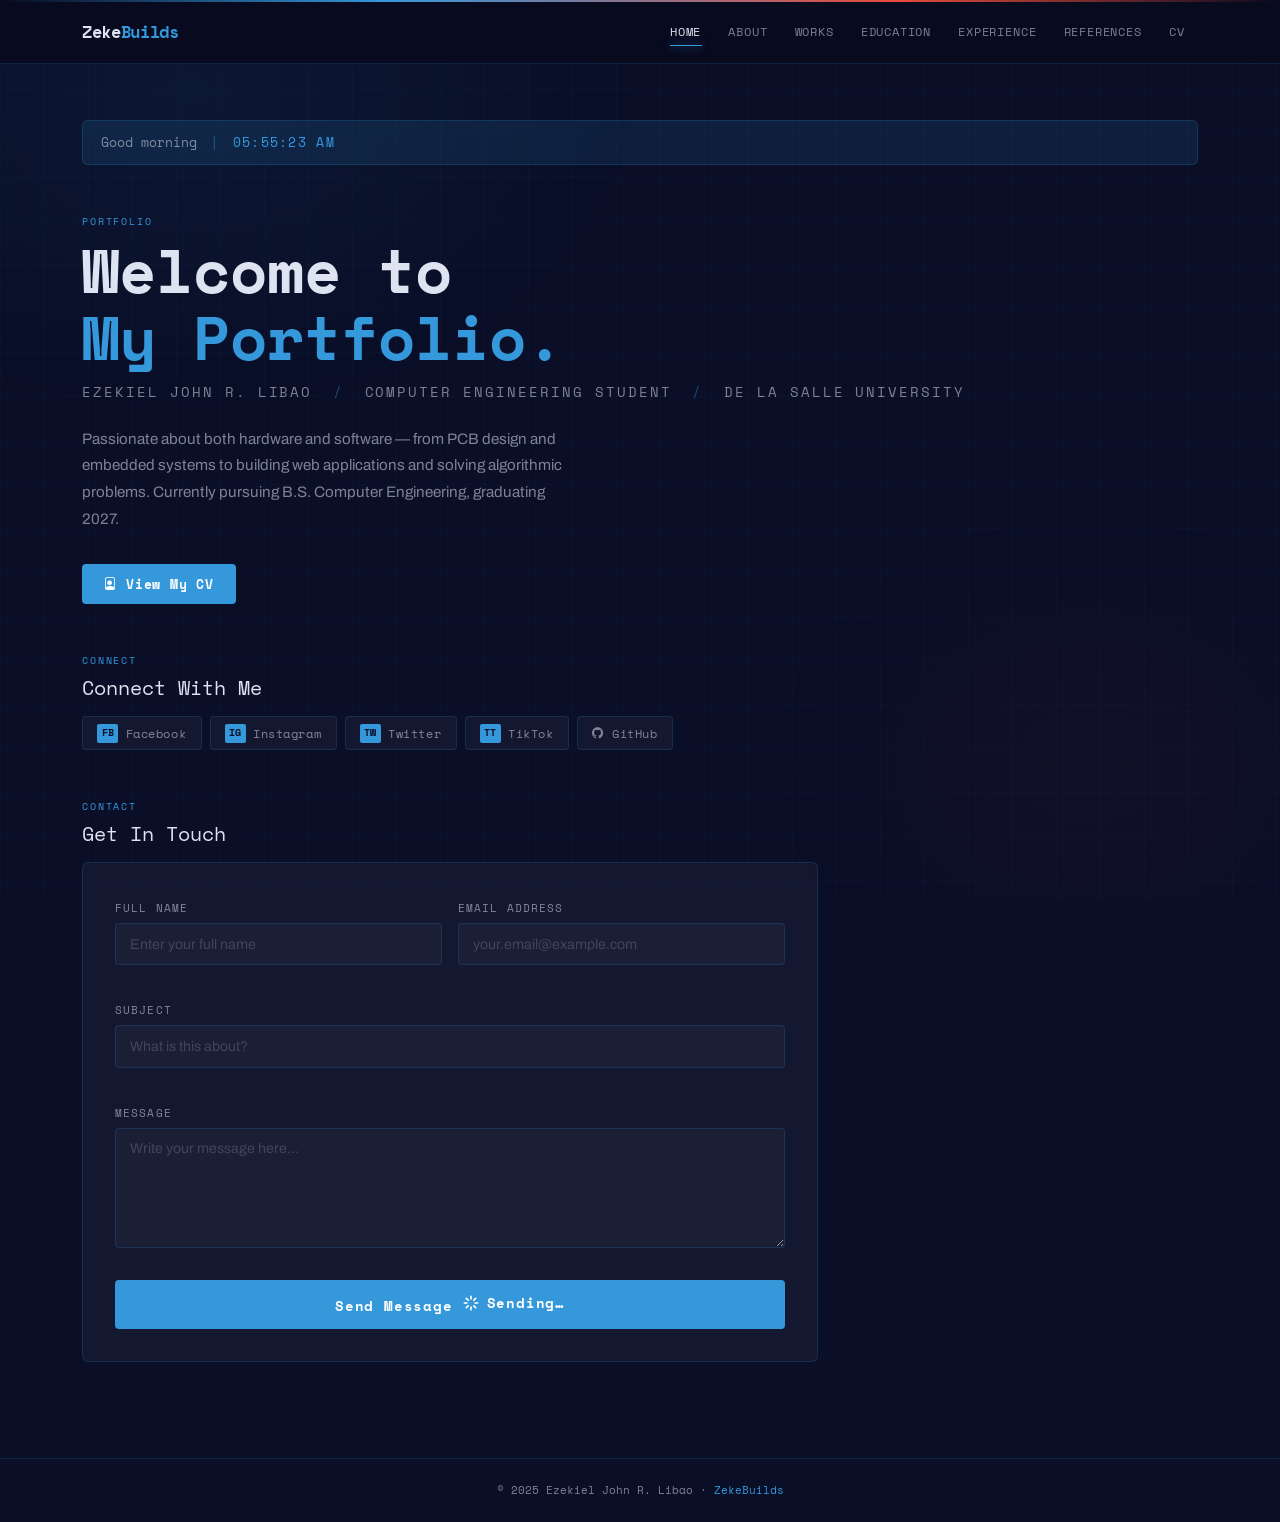
==== index.html @ 638de4a2 "Initial Commit" ====
<!DOCTYPE html>
<html lang="en" data-bs-theme="dark">
<head>
  <meta charset="UTF-8">
  <meta name="viewport" content="width=device-width, initial-scale=1.0">
  <title>Home — Ezekiel John R. Libao</title>
  <link href="https://cdn.jsdelivr.net/npm/bootstrap@5.3.3/dist/css/bootstrap.min.css" rel="stylesheet">
  <link href="https://cdn.jsdelivr.net/npm/bootstrap-icons@1.11.3/font/bootstrap-icons.min.css" rel="stylesheet">
  <link href="https://fonts.googleapis.com/css2?family=Space+Mono:wght@400;700&family=Archivo:wght@300;400;500;600;700&display=swap" rel="stylesheet">
  <link rel="stylesheet" href="css/custom.css">
</head>
<body>

  <div class="glow-line"></div>

  <!-- NAVBAR -->
  <nav class="navbar navbar-expand-lg">
    <div class="container">
      <a class="navbar-brand" href="index.html">Zeke<span class="accent">Builds</span></a>
      <button class="navbar-toggler" type="button" data-bs-toggle="collapse" data-bs-target="#navMenu"
              aria-controls="navMenu" aria-expanded="false" aria-label="Toggle navigation">
        <span class="navbar-toggler-icon"></span>
      </button>
      <div class="collapse navbar-collapse" id="navMenu">
        <ul class="navbar-nav ms-auto">
          <li class="nav-item"><a class="nav-link active" aria-current="page" href="index.html">Home</a></li>
          <li class="nav-item"><a class="nav-link" href="about.html">About</a></li>
          <li class="nav-item"><a class="nav-link" href="works.html">Works</a></li>
          <li class="nav-item"><a class="nav-link" href="education.html">Education</a></li>
          <li class="nav-item"><a class="nav-link" href="experience.html">Experience</a></li>
          <li class="nav-item"><a class="nav-link" href="references.html">References</a></li>
          <li class="nav-item"><a class="nav-link" href="cv.html">CV</a></li>
        </ul>
      </div>
    </div>
  </nav>

  <!-- MAIN CONTENT -->
  <main class="page-wrap">
    <div class="container">

      <!-- Greeting bar -->
      <div class="greeting-bar fade-up d1">
        <span id="greeting-text" class="greeting-text"></span>
        <span class="clock-divider">|</span>
        <span class="live-clock" id="live-clock">00:00:00 AM</span>
      </div>

      <div class="row gy-5">

        <!-- Hero -->
        <div class="col-12 fade-up d2">
          <p class="section-label">Portfolio</p>
          <h1 class="hero-name">
            Welcome to<br>
            <span class="line2">My Portfolio.</span>
          </h1>
          <p class="hero-role">
            Ezekiel John R. Libao
            <span class="sep">/</span>
            Computer Engineering Student
            <span class="sep">/</span>
            De La Salle University
          </p>
          <p class="hero-bio">
            Passionate about both hardware and software — from PCB design and embedded systems
            to building web applications and solving algorithmic problems. Currently pursuing
            B.S. Computer Engineering, graduating 2027.
          </p>
          <a href="cv.html" class="btn-primary-custom">
            <i class="bi bi-file-person"></i> View My CV
          </a>
        </div>

        <!-- Socials -->
        <div class="col-12 fade-up d3">
          <p class="section-label">Connect</p>
          <h2 class="h5 font-mono mb-3">Connect With Me</h2>
          <div class="d-flex flex-wrap gap-2">
            <a href="#" target="_blank" rel="noopener" class="social-link">
              <span class="social-icon-badge">FB</span> Facebook
            </a>
            <a href="#" target="_blank" rel="noopener" class="social-link">
              <span class="social-icon-badge">IG</span> Instagram
            </a>
            <a href="#" target="_blank" rel="noopener" class="social-link">
              <span class="social-icon-badge">TW</span> Twitter
            </a>
            <a href="#" target="_blank" rel="noopener" class="social-link">
              <span class="social-icon-badge">TT</span> TikTok
            </a>
            <a href="https://github.com/ZekeBuilds" target="_blank" rel="noopener" class="social-link">
              <i class="bi bi-github"></i> GitHub
            </a>
          </div>
        </div>

        <!-- Contact Form -->
        <div class="col-12 col-lg-8 fade-up d4">
          <p class="section-label">Contact</p>
          <h2 class="h5 font-mono mb-3">Get In Touch</h2>

          <div class="contact-section">

            <!-- Validation summary -->
            <div id="validationSummary" class="validation-summary mb-3" style="display:none;" role="alert">
              <div class="vs-title">Please fix the following before sending:</div>
              <ul id="validationList"></ul>
            </div>

            <form id="contactForm"
                  action="https://formsubmit.co/ezekiel_libao@dlsu.edu.ph"
                  method="POST"
                  novalidate>

              <!-- FormSubmit hidden fields -->
              <input type="hidden" name="_subject"  value="New Message from Portfolio">
              <input type="hidden" name="_captcha"  value="false">
              <input type="hidden" name="_template" value="table">
              <!-- Honeypot -->
              <input type="text" name="_honey" style="display:none" tabindex="-1" autocomplete="off">

              <div class="row g-3">
                <div class="col-12 col-sm-6">
                  <div class="mb-3">
                    <label for="name" class="form-label">Full Name</label>
                    <input type="text" id="name" name="name" class="form-control"
                           placeholder="Enter your full name" autocomplete="name" required>
                    <div class="invalid-feedback"></div>
                    <div class="valid-feedback">Looks good!</div>
                  </div>
                </div>

                <div class="col-12 col-sm-6">
                  <div class="mb-3">
                    <label for="email" class="form-label">Email Address</label>
                    <input type="email" id="email" name="email" class="form-control"
                           placeholder="your.email@example.com" autocomplete="email" required>
                    <div class="invalid-feedback"></div>
                    <div class="valid-feedback">Valid email!</div>
                  </div>
                </div>

                <div class="col-12">
                  <div class="mb-3">
                    <label for="subject" class="form-label">Subject</label>
                    <input type="text" id="subject" name="subject" class="form-control"
                           placeholder="What is this about?" required>
                    <div class="invalid-feedback"></div>
                    <div class="valid-feedback">Great subject!</div>
                  </div>
                </div>

                <div class="col-12">
                  <div class="mb-3">
                    <label for="message" class="form-label">Message</label>
                    <textarea id="message" name="message" class="form-control"
                              placeholder="Write your message here..." required></textarea>
                    <div class="invalid-feedback"></div>
                    <div class="valid-feedback">Looks great!</div>
                  </div>
                </div>

                <div class="col-12">
                  <button type="submit" class="btn-submit" id="submitBtn">
                    <span id="btnText">Send Message</span>
                    <span id="btnSpinner" style="display:none;" class="d-inline-flex align-items-center gap-2">
                      <svg class="spin-icon" width="16" height="16" viewBox="0 0 24 24" fill="none"
                           stroke="currentColor" stroke-width="2.5" stroke-linecap="round" stroke-linejoin="round"
                           aria-hidden="true">
                        <path d="M12 2v4M12 18v4M4.93 4.93l2.83 2.83M16.24 16.24l2.83 2.83
                                 M2 12h4M18 12h4M4.93 19.07l2.83-2.83M16.24 7.76l2.83-2.83"/>
                      </svg>
                      Sending…
                    </span>
                  </button>
                </div>
              </div>
            </form>

            <!-- Success state -->
            <div id="successMessage" class="success-message mt-3" style="display:none;" role="status">
              <div class="success-icon" aria-hidden="true">&#10003;</div>
              <div>
                <p class="success-title">Message Sent Successfully!</p>
                <p class="success-text">Thanks for reaching out — I'll get back to you soon.</p>
              </div>
            </div>

          </div>
        </div>

      </div><!-- /row -->
    </div>
  </main>

  <!-- FOOTER -->
  <footer class="site-footer">
    <div class="container">
      &copy; 2025 Ezekiel John R. Libao &middot; <span class="text-blue">ZekeBuilds</span>
    </div>
  </footer>

  <div id="toast-container" aria-live="assertive" aria-atomic="true"></div>

  <script src="https://cdn.jsdelivr.net/npm/bootstrap@5.3.3/dist/js/bootstrap.bundle.min.js"></script>
  <script src="js/script.js"></script>
</body>
</html>
---- css/custom.css ----
/* ============================================================
   DESIGN SYSTEM — Bootstrap Portfolio (ZekeBuilds)
   Dark navy · Blueprint grid · Glassmorphism · Space Mono
   ============================================================ */

/* ===== CUSTOM PROPERTIES ===== */
:root {
  --bg:           #0a0e27;
  --bg-surface:   rgba(255, 255, 255, 0.04);
  --bg-hover:     rgba(255, 255, 255, 0.07);
  --border:       rgba(52, 152, 219, 0.18);
  --border-hover: rgba(52, 152, 219, 0.45);
  --blue:         #3498db;
  --blue-dim:     rgba(52, 152, 219, 0.12);
  --blue-glow:    rgba(52, 152, 219, 0.28);
  --red:          #e74c3c;
  --red-dim:      rgba(231, 76, 60, 0.1);
  --red-glow:     rgba(231, 76, 60, 0.28);
  --green:        #2ecc71;
  --text:         #dde3f0;
  --text-sub:     rgba(221, 227, 240, 0.55);
  --font-mono:    'Space Mono', monospace;
  --font-body:    'Archivo', sans-serif;
  --radius:       6px;
}

/* ===== BASE ===== */
*, *::before, *::after { box-sizing: border-box; }
html { scroll-behavior: smooth; }

body {
  background-color: var(--bg);
  color: var(--text);
  font-family: var(--font-body);
  font-size: 0.95rem;
  line-height: 1.65;
  min-height: 100vh;
  overflow-x: hidden;
  position: relative;
}

/* Blueprint grid background */
body::before {
  content: '';
  position: fixed;
  inset: 0;
  background-image:
    linear-gradient(rgba(52, 152, 219, 0.035) 1px, transparent 1px),
    linear-gradient(90deg, rgba(52, 152, 219, 0.035) 1px, transparent 1px);
  background-size: 44px 44px;
  pointer-events: none;
  z-index: 0;
}

/* Ambient glow */
body::after {
  content: '';
  position: fixed;
  inset: 0;
  background:
    radial-gradient(ellipse 700px 500px at 15% 10%, rgba(52, 152, 219, 0.07) 0%, transparent 65%),
    radial-gradient(ellipse 500px 400px at 85% 85%, rgba(231, 76, 60, 0.04) 0%, transparent 65%);
  pointer-events: none;
  z-index: 0;
}

/* ===== GLOW LINE ===== */
.glow-line {
  position: fixed;
  top: 0;
  left: 0;
  right: 0;
  height: 2px;
  background: linear-gradient(90deg, transparent 0%, var(--blue) 30%, var(--red) 70%, transparent 100%);
  z-index: 9999;
  pointer-events: none;
}

/* ===== NAVBAR ===== */
.navbar {
  background: rgba(8, 11, 30, 0.88) !important;
  backdrop-filter: blur(18px);
  -webkit-backdrop-filter: blur(18px);
  border-bottom: 1px solid var(--border);
  padding-top: 0.8rem;
  padding-bottom: 0.8rem;
  position: sticky;
  top: 0;
  z-index: 1030;
}

.navbar-brand {
  font-family: var(--font-mono);
  font-size: 1.05rem;
  font-weight: 700;
  color: var(--text) !important;
  letter-spacing: -0.02em;
  text-decoration: none;
}

.navbar-brand .accent { color: var(--blue); }
.navbar-brand .accent-red { color: var(--red); }

.nav-link {
  font-family: var(--font-mono);
  font-size: 0.72rem;
  letter-spacing: 0.07em;
  text-transform: uppercase;
  color: var(--text-sub) !important;
  padding: 0.45rem 0.85rem !important;
  position: relative;
  transition: color 0.2s ease;
}

.nav-link::after {
  content: '';
  position: absolute;
  bottom: 2px;
  left: 50%;
  transform: translateX(-50%);
  width: 0;
  height: 1px;
  background: var(--blue);
  box-shadow: 0 0 8px var(--blue);
  transition: width 0.25s ease;
}

.nav-link:hover { color: var(--text) !important; }
.nav-link.active { color: var(--text) !important; }
.nav-link:hover::after,
.nav-link.active::after { width: 55%; }

.navbar-toggler {
  border: 1px solid var(--border) !important;
  padding: 0.35rem 0.6rem;
  color: var(--text) !important;
}

.navbar-toggler:focus { box-shadow: 0 0 0 3px var(--blue-glow) !important; }

.navbar-toggler-icon {
  background-image: url("data:image/svg+xml,%3csvg xmlns='http://www.w3.org/2000/svg' viewBox='0 0 30 30'%3e%3cpath stroke='rgba(221,227,240,0.8)' stroke-linecap='round' stroke-miterlimit='10' stroke-width='2' d='M4 7h22M4 15h22M4 23h22'/%3e%3c/svg%3e") !important;
}

/* ===== PAGE WRAPPER ===== */
.page-wrap {
  position: relative;
  z-index: 1;
  padding-top: 3.5rem;
  padding-bottom: 6rem;
}

/* ===== GLASS PANEL ===== */
.glass {
  background: var(--bg-surface);
  backdrop-filter: blur(10px);
  -webkit-backdrop-filter: blur(10px);
  border: 1px solid var(--border);
  border-radius: var(--radius);
  transition: border-color 0.2s, box-shadow 0.2s;
}

.glass:hover {
  border-color: var(--border-hover);
}

/* ===== TYPOGRAPHY ===== */
h1, h2, h3, h4, h5, h6 {
  font-family: var(--font-mono);
  color: var(--text);
}

.page-title {
  font-family: var(--font-mono);
  font-size: clamp(1.8rem, 4vw, 2.6rem);
  font-weight: 700;
  margin-bottom: 0.2rem;
  line-height: 1.15;
}

.page-title .accent { color: var(--blue); }

.section-label {
  font-family: var(--font-mono);
  font-size: 0.65rem;
  letter-spacing: 0.18em;
  text-transform: uppercase;
  color: var(--blue);
  margin-bottom: 0.4rem;
  display: block;
}

.divider-line {
  height: 1px;
  background: var(--border);
  margin: 2.5rem 0;
}

.text-sub { color: var(--text-sub); }
.text-blue { color: var(--blue); }
.text-red { color: var(--red); }
.font-mono { font-family: var(--font-mono); }

/* ===== GREETING BAR ===== */
.greeting-bar {
  display: flex;
  align-items: center;
  gap: 0.85rem;
  padding: 0.6rem 1.1rem;
  background: var(--blue-dim);
  border: 1px solid var(--border);
  border-radius: var(--radius);
  font-family: var(--font-mono);
  font-size: 0.8rem;
  margin-bottom: 3rem;
}

.greeting-text { color: var(--text-sub); }
.clock-divider { color: var(--border-hover); font-size: 0.9rem; }
.live-clock { color: var(--blue); letter-spacing: 0.1em; }

/* ===== HERO ===== */
.hero-name {
  font-family: var(--font-mono);
  font-size: clamp(2rem, 5.5vw, 3.8rem);
  font-weight: 700;
  line-height: 1.1;
  margin-bottom: 0.6rem;
}

.hero-name .line2 {
  color: var(--blue);
}

.hero-role {
  font-family: var(--font-mono);
  font-size: clamp(0.72rem, 1.8vw, 0.88rem);
  color: var(--text-sub);
  letter-spacing: 0.14em;
  text-transform: uppercase;
  margin-bottom: 1.4rem;
}

.hero-role .sep { color: var(--border-hover); margin: 0 0.6rem; }

.hero-bio {
  font-size: 0.95rem;
  color: var(--text-sub);
  line-height: 1.75;
  max-width: 500px;
  margin-bottom: 2rem;
}

/* ===== SOCIAL LINKS ===== */
.social-link {
  display: inline-flex;
  align-items: center;
  gap: 0.45rem;
  padding: 0.42rem 0.9rem;
  border: 1px solid var(--border);
  border-radius: 4px;
  color: var(--text-sub);
  text-decoration: none;
  font-family: var(--font-mono);
  font-size: 0.72rem;
  letter-spacing: 0.05em;
  background: var(--bg-surface);
  transition: color 0.2s, border-color 0.2s, background 0.2s, box-shadow 0.2s;
}

.social-link:hover {
  color: var(--blue);
  border-color: var(--blue);
  background: var(--blue-dim);
  box-shadow: 0 0 10px var(--blue-glow);
}

.social-icon-badge {
  font-size: 0.6rem;
  font-weight: 700;
  background: var(--blue);
  color: var(--bg);
  padding: 0.1rem 0.28rem;
  border-radius: 2px;
  letter-spacing: 0;
}

/* ===== BUTTONS ===== */
.btn-primary-custom {
  display: inline-flex;
  align-items: center;
  gap: 0.5rem;
  padding: 0.6rem 1.4rem;
  background: var(--blue);
  color: #fff;
  border: none;
  border-radius: 4px;
  font-family: var(--font-mono);
  font-size: 0.8rem;
  font-weight: 700;
  letter-spacing: 0.06em;
  text-decoration: none;
  cursor: pointer;
  transition: background 0.2s, box-shadow 0.2s, transform 0.15s;
}

.btn-primary-custom:hover {
  background: #2281c4;
  box-shadow: 0 4px 20px var(--blue-glow);
  color: #fff;
  transform: translateY(-1px);
}

.btn-primary-custom:focus-visible {
  outline: 2px solid var(--blue);
  outline-offset: 3px;
}

/* ===== CONTACT FORM ===== */
.contact-section {
  background: var(--bg-surface);
  border: 1px solid var(--border);
  border-radius: var(--radius);
  padding: 2rem;
}

.form-label {
  font-family: var(--font-mono);
  font-size: 0.7rem;
  letter-spacing: 0.1em;
  text-transform: uppercase;
  color: var(--text-sub);
  margin-bottom: 0.35rem;
}

.form-control,
.form-control:focus {
  background: rgba(255, 255, 255, 0.035) !important;
  border: 1px solid var(--border) !important;
  color: var(--text) !important;
  border-radius: 4px !important;
  font-family: var(--font-body);
  font-size: 0.88rem;
  padding: 0.6rem 0.85rem;
  transition: border-color 0.2s, box-shadow 0.2s, background 0.2s;
}

.form-control:focus {
  background: rgba(52, 152, 219, 0.06) !important;
  border-color: var(--blue) !important;
  box-shadow: 0 0 0 3px var(--blue-glow) !important;
}

.form-control::placeholder { color: rgba(221, 227, 240, 0.2) !important; }

.form-control.is-valid {
  border-color: var(--green) !important;
  background-image: none !important;
}

.form-control.is-invalid {
  border-color: var(--red) !important;
  background-image: none !important;
}

textarea.form-control { min-height: 120px; resize: vertical; }

.valid-feedback {
  color: var(--green);
  font-size: 0.72rem;
  font-family: var(--font-mono);
  display: none;
}

.invalid-feedback {
  color: var(--red);
  font-size: 0.72rem;
  font-family: var(--font-mono);
}

/* ===== SUBMIT BUTTON ===== */
.btn-submit {
  width: 100%;
  padding: 0.75rem;
  background: var(--blue);
  color: #fff;
  border: none;
  border-radius: 4px;
  font-family: var(--font-mono);
  font-size: 0.85rem;
  font-weight: 700;
  letter-spacing: 0.06em;
  cursor: pointer;
  transition: background 0.2s, box-shadow 0.2s;
}

.btn-submit:hover:not(:disabled) {
  background: #2281c4;
  box-shadow: 0 0 22px var(--blue-glow);
}

.btn-submit:disabled { opacity: 0.6; cursor: not-allowed; }

.btn-submit:focus-visible {
  outline: 2px solid var(--blue);
  outline-offset: 3px;
}

.btn-submit.error-pulse {
  animation: errorPulse 0.4s ease;
}

@keyframes errorPulse {
  0%, 100% { background: var(--blue); }
  50%       { background: var(--red); box-shadow: 0 0 20px var(--red-glow); }
}

.spin-icon {
  display: inline-block;
  animation: spin 0.8s linear infinite;
  vertical-align: middle;
}

@keyframes spin { to { transform: rotate(360deg); } }

/* ===== VALIDATION SUMMARY ===== */
.validation-summary {
  background: var(--red-dim);
  border: 1px solid rgba(231, 76, 60, 0.25);
  border-radius: 4px;
  padding: 0.7rem 1rem;
  font-family: var(--font-mono);
  font-size: 0.72rem;
  color: var(--red);
}

.validation-summary .vs-title { margin-bottom: 0.3rem; font-weight: 700; }
.validation-summary ul { margin: 0; padding-left: 1.1rem; }
.validation-summary li { margin-bottom: 0.15rem; }

/* ===== SUCCESS MESSAGE ===== */
.success-message {
  display: flex;
  align-items: center;
  gap: 1rem;
  background: rgba(46, 204, 113, 0.07);
  border: 1px solid rgba(46, 204, 113, 0.25);
  border-radius: var(--radius);
  padding: 1.2rem 1.4rem;
}

.success-icon {
  width: 42px;
  height: 42px;
  border-radius: 50%;
  background: rgba(46, 204, 113, 0.12);
  border: 1px solid rgba(46, 204, 113, 0.35);
  display: flex;
  align-items: center;
  justify-content: center;
  font-size: 1.1rem;
  color: var(--green);
  flex-shrink: 0;
}

.success-title { font-family: var(--font-mono); font-size: 0.88rem; color: var(--green); margin: 0; }
.success-text  { font-size: 0.82rem; color: var(--text-sub); margin: 0.15rem 0 0; }

/* ===== TOAST SYSTEM ===== */
#toast-container {
  position: fixed;
  top: 1.2rem;
  right: 1.2rem;
  z-index: 9000;
  display: flex;
  flex-direction: column;
  gap: 0.5rem;
  pointer-events: none;
}

.toast-item {
  pointer-events: all;
  display: flex;
  align-items: center;
  gap: 0.65rem;
  padding: 0.75rem 1rem;
  border-radius: var(--radius);
  min-width: 260px;
  max-width: 340px;
  font-family: var(--font-mono);
  font-size: 0.72rem;
  backdrop-filter: blur(14px);
  animation: toastIn 0.25s ease forwards;
  position: relative;
  overflow: hidden;
}

.toast-item.toast-error   { background: rgba(231,76,60,0.14);   border: 1px solid rgba(231,76,60,0.35);   color: #ff8a80; }
.toast-item.toast-warning { background: rgba(241,196,15,0.1);   border: 1px solid rgba(241,196,15,0.3);   color: #ffd54f; }
.toast-item.toast-success { background: rgba(46,204,113,0.1);   border: 1px solid rgba(46,204,113,0.3);   color: #69f0ae; }

.toast-msg { flex: 1; }

.toast-close {
  background: none;
  border: none;
  color: inherit;
  cursor: pointer;
  font-size: 1rem;
  line-height: 1;
  padding: 0;
  opacity: 0.7;
  flex-shrink: 0;
}

.toast-close:hover { opacity: 1; }

.toast-progress {
  position: absolute;
  bottom: 0;
  left: 0;
  height: 2px;
  background: currentColor;
  opacity: 0.4;
  animation: toastProgress var(--dur, 4s) linear forwards;
}

@keyframes toastIn {
  from { opacity: 0; transform: translateX(16px); }
  to   { opacity: 1; transform: translateX(0); }
}

@keyframes toastProgress {
  from { width: 100%; }
  to   { width: 0%; }
}

/* ===== WORKS PAGE ===== */
.project-item {
  display: flex;
  gap: 1.2rem;
  align-items: flex-start;
  padding: 1.4rem 1.6rem;
  background: var(--bg-surface);
  border: 1px solid var(--border);
  border-radius: var(--radius);
  text-decoration: none;
  color: var(--text);
  transition: border-color 0.2s, box-shadow 0.2s, transform 0.2s;
}

.project-item:hover {
  border-color: var(--border-hover);
  box-shadow: 0 6px 30px rgba(52, 152, 219, 0.1);
  transform: translateY(-2px);
  color: var(--text);
}

.project-num {
  font-family: var(--font-mono);
  font-size: 0.65rem;
  color: var(--text-sub);
  letter-spacing: 0.05em;
  min-width: 28px;
  padding-top: 0.15rem;
}

.project-icon {
  width: 46px;
  height: 46px;
  flex-shrink: 0;
  background: var(--blue-dim);
  border: 1px solid var(--border);
  border-radius: var(--radius);
  display: flex;
  align-items: center;
  justify-content: center;
  font-family: var(--font-mono);
  font-size: 0.6rem;
  font-weight: 700;
  color: var(--blue);
  letter-spacing: 0.04em;
}

.project-title {
  font-family: var(--font-mono);
  font-size: 1rem;
  font-weight: 700;
  margin-bottom: 0.3rem;
  color: var(--text);
}

.project-desc {
  font-size: 0.85rem;
  color: var(--text-sub);
  line-height: 1.6;
  margin-bottom: 0.7rem;
}

.tech-tag {
  display: inline-block;
  padding: 0.18rem 0.55rem;
  background: var(--bg-surface);
  border: 1px solid var(--border);
  border-radius: 3px;
  font-family: var(--font-mono);
  font-size: 0.62rem;
  color: var(--text-sub);
  margin: 0.15rem 0.15rem 0 0;
}

.project-link-badge {
  font-family: var(--font-mono);
  font-size: 0.65rem;
  color: var(--blue);
  border: 1px solid rgba(52, 152, 219, 0.3);
  padding: 0.2rem 0.6rem;
  border-radius: 3px;
  background: var(--blue-dim);
  text-decoration: none;
  display: inline-flex;
  align-items: center;
  gap: 0.3rem;
  transition: background 0.2s, box-shadow 0.2s;
}

.project-link-badge:hover {
  background: rgba(52, 152, 219, 0.2);
  box-shadow: 0 0 8px var(--blue-glow);
  color: var(--blue);
}

/* ===== EDUCATION PAGE ===== */
.edu-entry {
  position: relative;
  padding: 1.5rem 1.6rem;
  background: var(--bg-surface);
  border: 1px solid var(--border);
  border-radius: var(--radius);
  border-left-width: 3px;
}

.edu-entry.current { border-left-color: var(--blue); }
.edu-entry.past    { border-left-color: rgba(52, 152, 219, 0.25); }

.edu-school {
  font-family: var(--font-mono);
  font-size: 1rem;
  font-weight: 700;
  margin-bottom: 0.15rem;
}

.edu-degree {
  font-size: 0.88rem;
  color: var(--text-sub);
  margin-bottom: 0.75rem;
}

.edu-period {
  font-family: var(--font-mono);
  font-size: 0.68rem;
  color: var(--text-sub);
  letter-spacing: 0.06em;
}

.badge-enrolled {
  background: var(--blue-dim) !important;
  color: var(--blue) !important;
  border: 1px solid rgba(52, 152, 219, 0.3);
  font-family: var(--font-mono);
  font-size: 0.6rem;
  letter-spacing: 0.08em;
  padding: 0.28rem 0.6rem;
  border-radius: 3px;
  animation: pulseGlow 2.5s ease-in-out infinite;
}

@keyframes pulseGlow {
  0%, 100% { box-shadow: 0 0 0 0 var(--blue-glow); }
  50%       { box-shadow: 0 0 0 5px transparent; }
}

.coursework-item {
  font-family: var(--font-mono);
  font-size: 0.72rem;
  color: var(--text-sub);
  padding: 0.25rem 0;
  border-bottom: 1px solid rgba(52, 152, 219, 0.06);
}

.coursework-item:last-child { border-bottom: none; }

/* ===== EXPERIENCE PAGE ===== */
.exp-empty {
  text-align: center;
  padding: 4rem 2rem;
}

.exp-empty-icon {
  width: 72px;
  height: 72px;
  margin: 0 auto 1.5rem;
  background: var(--bg-surface);
  border: 1px solid var(--border);
  border-radius: 50%;
  display: flex;
  align-items: center;
  justify-content: center;
  font-size: 1.8rem;
}

/* ===== REFERENCES PAGE ===== */
.ref-entry {
  display: flex;
  gap: 1rem;
  align-items: flex-start;
  padding: 1.3rem 1.5rem;
  background: var(--bg-surface);
  border: 1px solid var(--border);
  border-radius: var(--radius);
}

.ref-avatar {
  width: 46px;
  height: 46px;
  flex-shrink: 0;
  border-radius: 50%;
  background: var(--blue-dim);
  border: 1px solid var(--border);
  display: flex;
  align-items: center;
  justify-content: center;
  font-family: var(--font-mono);
  font-size: 0.8rem;
  font-weight: 700;
  color: var(--blue);
}

.ref-name {
  font-family: var(--font-mono);
  font-size: 0.92rem;
  font-weight: 700;
  margin-bottom: 0.1rem;
}

.ref-title { font-size: 0.82rem; color: var(--text-sub); margin-bottom: 0.5rem; }

.ref-detail {
  font-size: 0.8rem;
  color: var(--text-sub);
  display: flex;
  align-items: center;
  gap: 0.4rem;
  margin-bottom: 0.2rem;
}

.ref-disclaimer {
  background: var(--red-dim);
  border: 1px solid rgba(231, 76, 60, 0.2);
  border-radius: var(--radius);
  padding: 0.9rem 1.1rem;
  font-family: var(--font-mono);
  font-size: 0.7rem;
  color: rgba(231, 76, 60, 0.8);
}

/* ===== CV PAGE ===== */
.cv-wrap {
  max-width: 860px;
  margin: 0 auto;
}

.cv-header {
  display: flex;
  align-items: center;
  gap: 1.5rem;
  padding: 2rem;
  background: var(--bg-surface);
  border: 1px solid var(--border);
  border-radius: var(--radius);
  margin-bottom: 1.5rem;
}

.cv-avatar {
  width: 90px;
  height: 90px;
  border-radius: 50%;
  object-fit: cover;
  border: 2px solid var(--border-hover);
  flex-shrink: 0;
}

.cv-avatar-placeholder {
  width: 90px;
  height: 90px;
  border-radius: 50%;
  background: var(--blue-dim);
  border: 2px solid var(--border-hover);
  display: flex;
  align-items: center;
  justify-content: center;
  font-family: var(--font-mono);
  font-size: 1.5rem;
  font-weight: 700;
  color: var(--blue);
  flex-shrink: 0;
}

.cv-name {
  font-family: var(--font-mono);
  font-size: clamp(1.4rem, 3vw, 2rem);
  font-weight: 700;
  margin-bottom: 0.2rem;
}

.cv-subtitle {
  font-size: 0.85rem;
  color: var(--text-sub);
  margin-bottom: 0.6rem;
}

.cv-contact-row {
  display: flex;
  flex-wrap: wrap;
  gap: 0.5rem 1.2rem;
}

.cv-contact-item {
  font-family: var(--font-mono);
  font-size: 0.68rem;
  color: var(--text-sub);
  display: flex;
  align-items: center;
  gap: 0.35rem;
}

.cv-contact-item a {
  color: var(--blue);
  text-decoration: none;
}

.cv-contact-item a:hover { text-decoration: underline; }

.cv-section {
  background: var(--bg-surface);
  border: 1px solid var(--border);
  border-radius: var(--radius);
  padding: 1.5rem 1.8rem;
  margin-bottom: 1rem;
}

.cv-section-title {
  font-family: var(--font-mono);
  font-size: 0.62rem;
  letter-spacing: 0.18em;
  text-transform: uppercase;
  color: var(--blue);
  padding-bottom: 0.6rem;
  border-bottom: 1px solid var(--border);
  margin-bottom: 1rem;
}

.skill-tag {
  display: inline-block;
  padding: 0.22rem 0.6rem;
  background: var(--bg-surface);
  border: 1px solid var(--border);
  border-radius: 3px;
  font-family: var(--font-mono);
  font-size: 0.65rem;
  color: var(--text-sub);
  margin: 0.15rem;
  transition: border-color 0.2s, color 0.2s;
}

.skill-tag:hover {
  border-color: var(--blue);
  color: var(--blue);
}

.lang-row {
  display: flex;
  justify-content: space-between;
  align-items: center;
  margin-bottom: 0.6rem;
}

.lang-name {
  font-family: var(--font-mono);
  font-size: 0.78rem;
  color: var(--text-sub);
}

.lang-pct {
  font-family: var(--font-mono);
  font-size: 0.68rem;
  color: var(--blue);
}

.lang-bar {
  height: 3px;
  background: rgba(255,255,255,0.07);
  border-radius: 2px;
  overflow: hidden;
  margin-top: 0.25rem;
}

.lang-bar-fill {
  height: 100%;
  background: linear-gradient(90deg, var(--blue), rgba(52,152,219,0.35));
  border-radius: 2px;
}

/* ===== ABOUT PAGE ===== */
.profile-photo-wrap {
  width: 110px;
  height: 110px;
  border-radius: 50%;
  overflow: hidden;
  border: 2px solid var(--border-hover);
  flex-shrink: 0;
}

.profile-photo-wrap img {
  width: 100%;
  height: 100%;
  object-fit: cover;
}

.profile-photo-placeholder {
  width: 110px;
  height: 110px;
  border-radius: 50%;
  background: var(--blue-dim);
  border: 2px solid var(--border-hover);
  display: flex;
  align-items: center;
  justify-content: center;
  font-family: var(--font-mono);
  font-size: 1.8rem;
  font-weight: 700;
  color: var(--blue);
  flex-shrink: 0;
}

.interest-row {
  display: flex;
  flex-wrap: wrap;
  gap: 0.5rem;
}

.interest-pill {
  padding: 0.35rem 0.85rem;
  background: var(--bg-surface);
  border: 1px solid var(--border);
  border-radius: 999px;
  font-family: var(--font-mono);
  font-size: 0.72rem;
  color: var(--text-sub);
  transition: border-color 0.2s, color 0.2s, background 0.2s;
}

.interest-pill:hover {
  border-color: var(--blue);
  color: var(--blue);
  background: var(--blue-dim);
}

/* ===== FOOTER ===== */
.site-footer {
  position: relative;
  z-index: 1;
  border-top: 1px solid var(--border);
  padding: 1.4rem 0;
  font-family: var(--font-mono);
  font-size: 0.68rem;
  color: var(--text-sub);
  text-align: center;
}

.site-footer a {
  color: var(--blue);
  text-decoration: none;
}

.site-footer a:hover { text-decoration: underline; }

/* ===== SCROLLBAR ===== */
::-webkit-scrollbar { width: 5px; }
::-webkit-scrollbar-track { background: var(--bg); }
::-webkit-scrollbar-thumb { background: rgba(52,152,219,0.25); border-radius: 3px; }
::-webkit-scrollbar-thumb:hover { background: rgba(52,152,219,0.5); }

/* ===== ANIMATIONS ===== */
.fade-up {
  opacity: 0;
  transform: translateY(18px);
  animation: fadeUp 0.5s ease forwards;
}

@keyframes fadeUp {
  to { opacity: 1; transform: translateY(0); }
}

.d1 { animation-delay: 0.08s; }
.d2 { animation-delay: 0.16s; }
.d3 { animation-delay: 0.24s; }
.d4 { animation-delay: 0.32s; }
.d5 { animation-delay: 0.42s; }
.d6 { animation-delay: 0.52s; }

/* ===== FOCUS STATES ===== */
*:focus-visible {
  outline: 2px solid var(--blue);
  outline-offset: 3px;
}

/* ===== UTILITY CLASSES ===== */
.text-sm      { font-size: 0.85rem; }
.text-xs      { font-size: 0.78rem; }
.mono-sub     { font-family: var(--font-mono); font-size: 0.75rem; color: var(--text-sub); letter-spacing: 0.05em; }
.mono-role    { font-family: var(--font-mono); font-size: 0.8rem; letter-spacing: 0.08em; }
.detail-text  { font-size: 0.78rem; color: var(--text-sub); }
.page-intro   { font-size: 0.88rem; }
.mw-prose     { max-width: 500px; }
.mw-narrow    { max-width: 420px; }
.code-inline  { font-size: 0.78rem; color: var(--blue); font-family: var(--font-mono); }

/* Project icon red variant */
.project-icon.icon-red {
  color: var(--red);
  border-color: rgba(231, 76, 60, 0.3);
  background: rgba(231, 76, 60, 0.08);
}

/* CV utility classes */
.cv-body-text    { font-size: 0.9rem;  color: var(--text-sub); line-height: 1.75; }
.cv-proj-desc    { font-size: 0.83rem; color: var(--text-sub); }
.cv-entry-school { font-family: var(--font-mono); font-size: 0.88rem; }
.cv-entry-period { font-family: var(--font-mono); font-size: 0.7rem; color: var(--text-sub); }
.cv-entry-desc   { font-size: 0.85rem; color: var(--text-sub); }
.cv-entry-tech   { font-family: var(--font-mono); font-size: 0.68rem; color: var(--text-sub); }
.cv-section-sub  { font-family: var(--font-mono); font-size: 0.72rem; color: var(--text-sub); letter-spacing: 0.06em; }

/* ===== BOUNCING BALL PAGE ===== */
.page-wrap.compact {
  padding-top: 2rem;
  padding-bottom: 2rem;
}

.btn-sm-custom {
  padding: 0.4rem 0.9rem !important;
  font-size: 0.72rem !important;
}

.icon-dot { font-size: 0.5rem; }

#ballCanvas {
  display: block;
  width: 100%;
  height: calc(100vh - 160px);
  min-height: 400px;
  background: transparent;
  cursor: none;
}

.canvas-wrap {
  position: relative;
  border: 1px solid var(--border);
  border-radius: var(--radius);
  overflow: hidden;
  background: rgba(255, 255, 255, 0.02);
}

.canvas-overlay {
  position: absolute;
  top: 1rem;
  left: 1rem;
  font-family: var(--font-mono);
  font-size: 0.7rem;
  color: var(--text-sub);
  pointer-events: none;
}

.canvas-badge {
  display: inline-flex;
  align-items: center;
  gap: 0.35rem;
  background: rgba(231, 76, 60, 0.12);
  border: 1px solid rgba(231, 76, 60, 0.25);
  padding: 0.25rem 0.6rem;
  border-radius: 3px;
  color: var(--red);
  font-size: 0.65rem;
  letter-spacing: 0.06em;
  animation: redPulse 2s ease-in-out infinite;
}

@keyframes redPulse {
  0%, 100% { box-shadow: 0 0 0 0 rgba(231, 76, 60, 0.3); }
  50%       { box-shadow: 0 0 0 4px transparent; }
}

/* ===== PRINT (CV) ===== */
@media print {
  body { background: #fff !important; color: #111 !important; }
  .glow-line, .navbar, .site-footer { display: none !important; }
  .cv-section, .cv-header { background: #f9f9f9 !important; border-color: #ddd !important; }
  .page-wrap { padding-top: 0 !important; }
  a { color: inherit !important; }
}

/* ===== REDUCED MOTION ===== */
@media (prefers-reduced-motion: reduce) {
  *, *::before, *::after {
    animation-duration: 0.01ms !important;
    transition-duration: 0.01ms !important;
  }
}
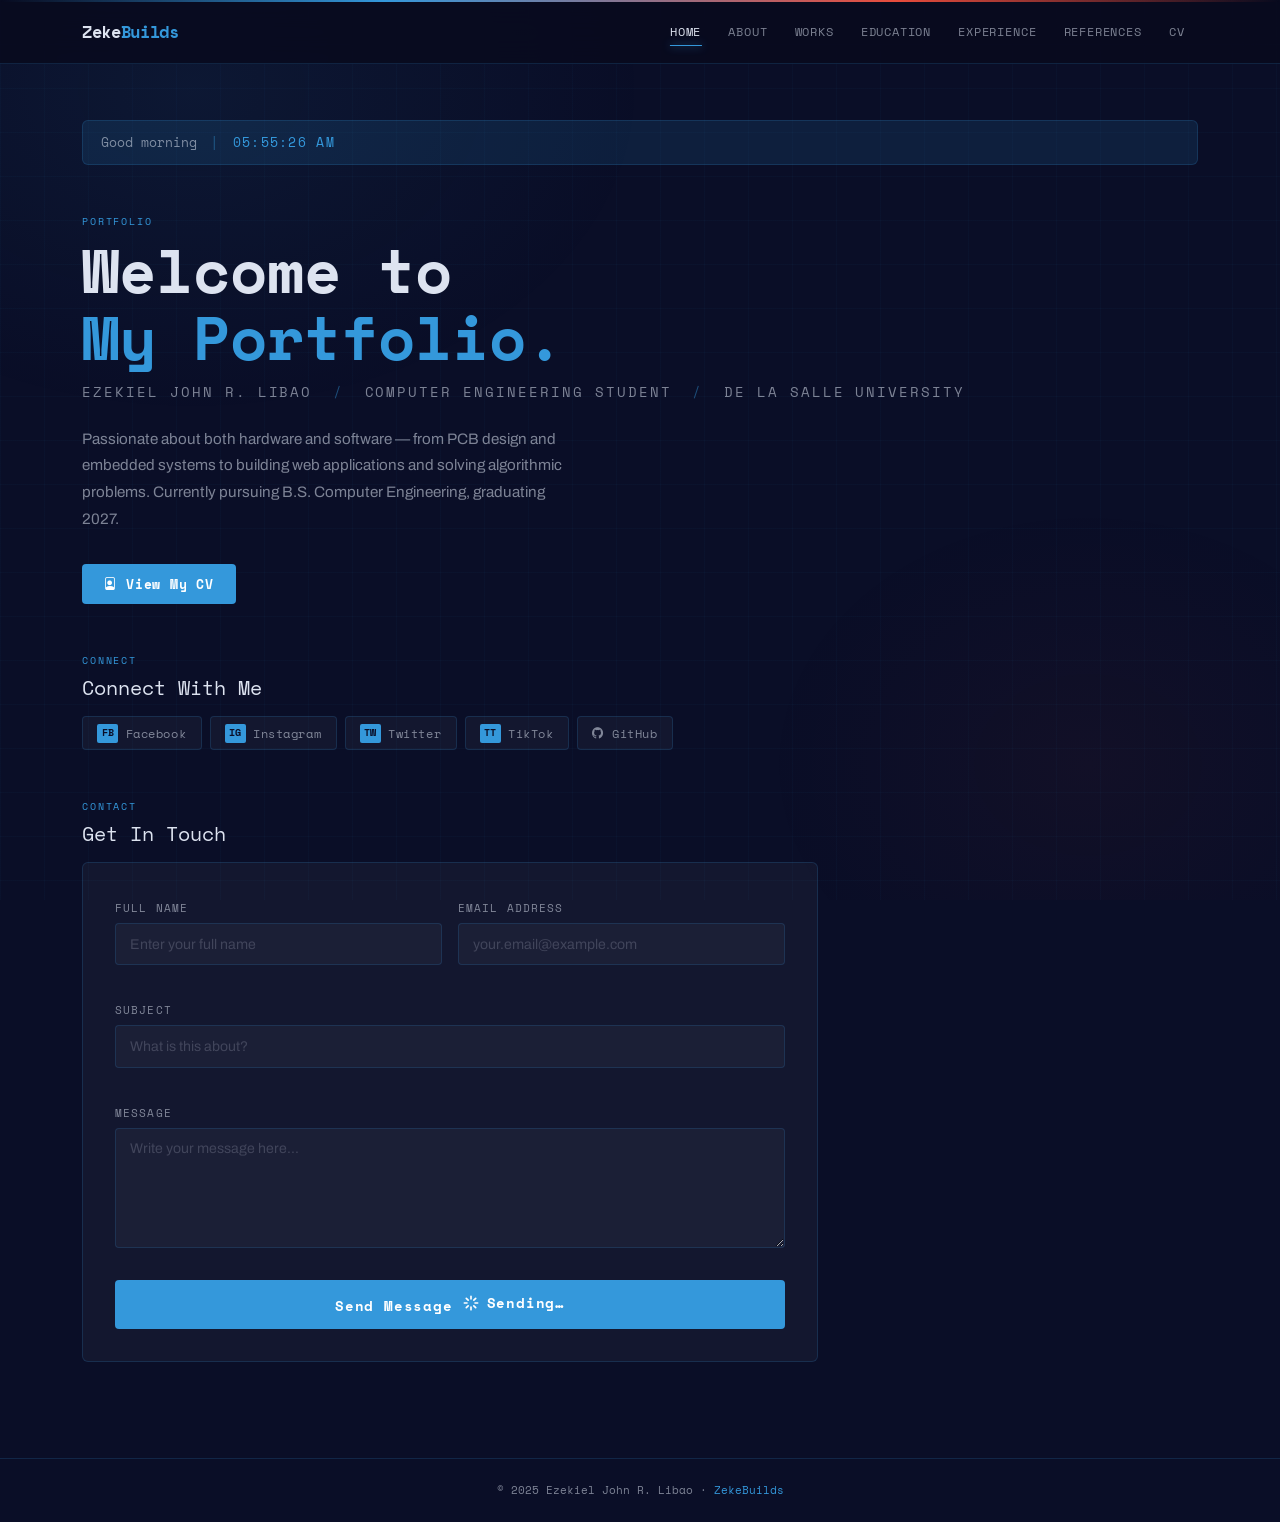
==== commit 5698c8b4: "open CV in new tab from all nav links and homepage button" ====
--- a/index.html
+++ b/index.html
@@ -29,7 +29,7 @@
           <li class="nav-item"><a class="nav-link" href="education.html">Education</a></li>
           <li class="nav-item"><a class="nav-link" href="experience.html">Experience</a></li>
           <li class="nav-item"><a class="nav-link" href="references.html">References</a></li>
-          <li class="nav-item"><a class="nav-link" href="cv.html">CV</a></li>
+          <li class="nav-item"><a class="nav-link" href="cv.html" target="_blank" rel="noopener">CV</a></li>
         </ul>
       </div>
     </div>
@@ -67,7 +67,7 @@
             to building web applications and solving algorithmic problems. Currently pursuing
             B.S. Computer Engineering, graduating 2027.
           </p>
-          <a href="cv.html" class="btn-primary-custom">
+          <a href="cv.html" class="btn-primary-custom" target="_blank" rel="noopener">
             <i class="bi bi-file-person"></i> View My CV
           </a>
         </div>
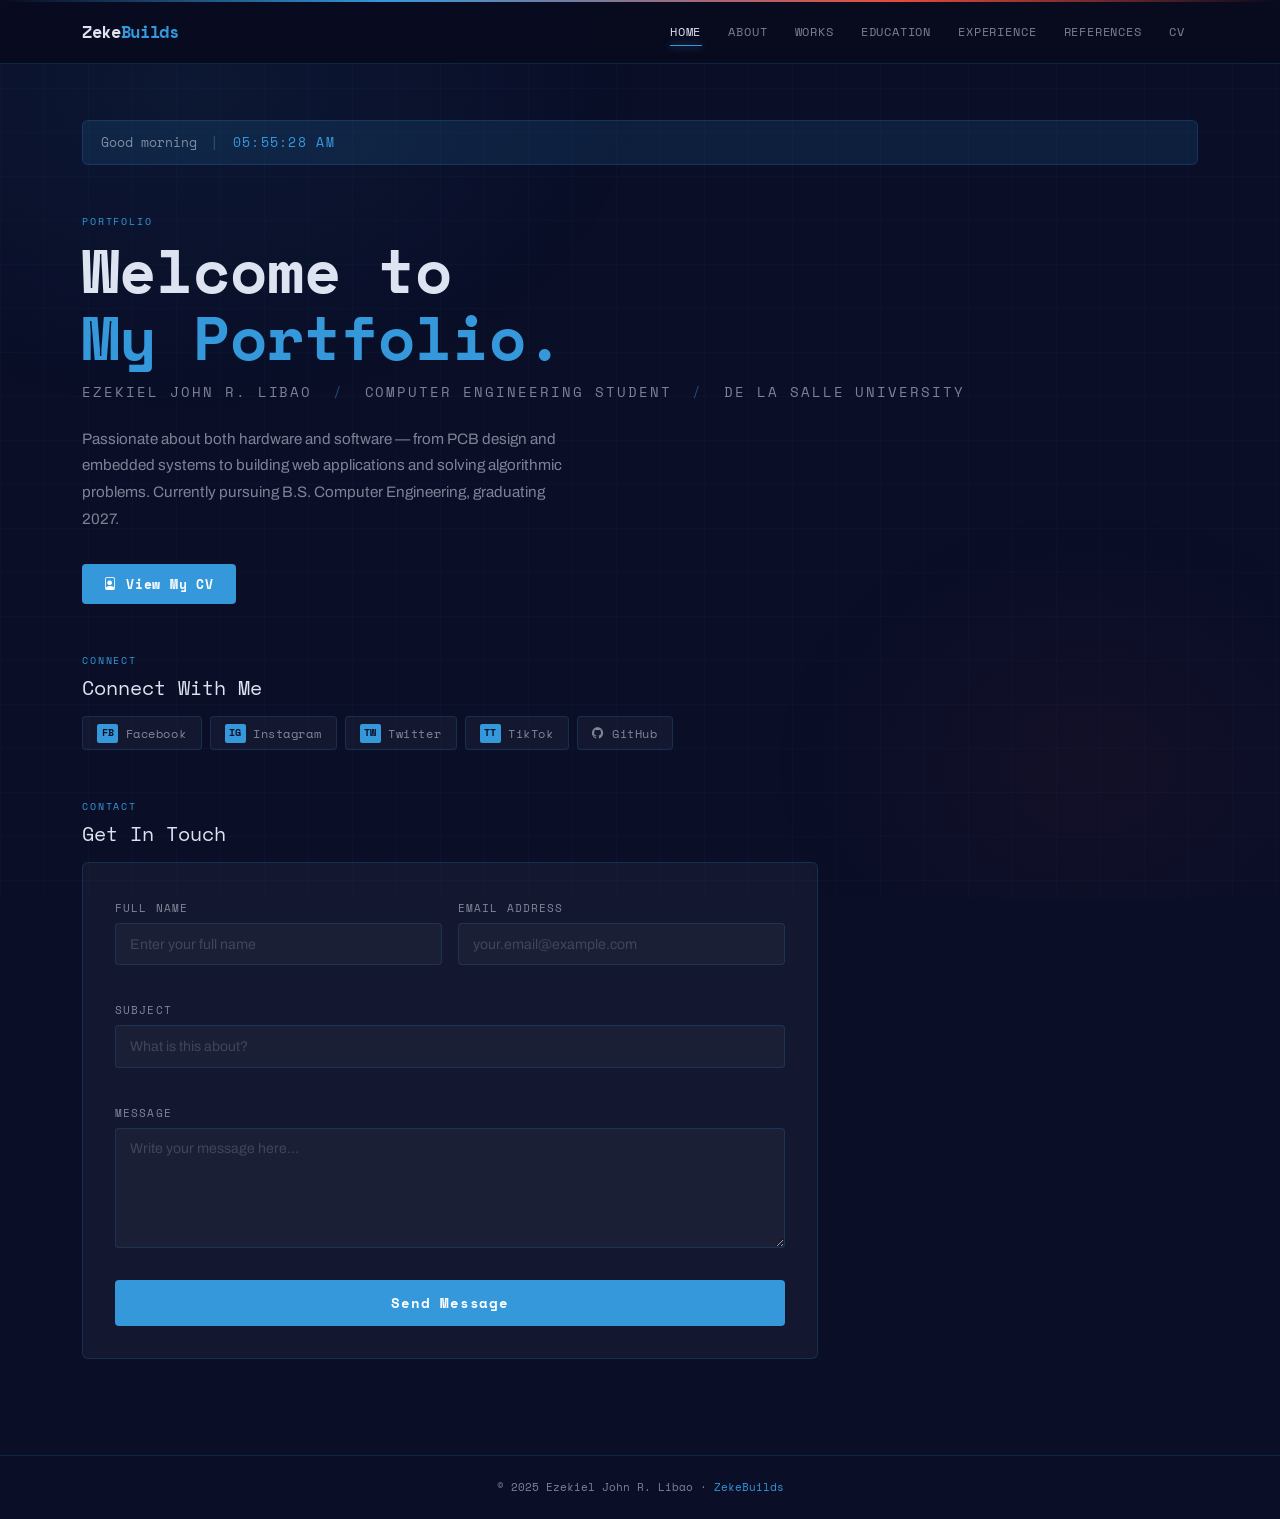
==== commit f279eca1: "hide spinner on hover, clear validation state after form reset" ====
--- a/index.html
+++ b/index.html
@@ -164,7 +164,7 @@
                 <div class="col-12">
                   <button type="submit" class="btn-submit" id="submitBtn">
                     <span id="btnText">Send Message</span>
-                    <span id="btnSpinner" style="display:none;" class="d-inline-flex align-items-center gap-2">
+                    <span id="btnSpinner" style="display:none;" class="align-items-center gap-2">
                       <svg class="spin-icon" width="16" height="16" viewBox="0 0 24 24" fill="none"
                            stroke="currentColor" stroke-width="2.5" stroke-linecap="round" stroke-linejoin="round"
                            aria-hidden="true">
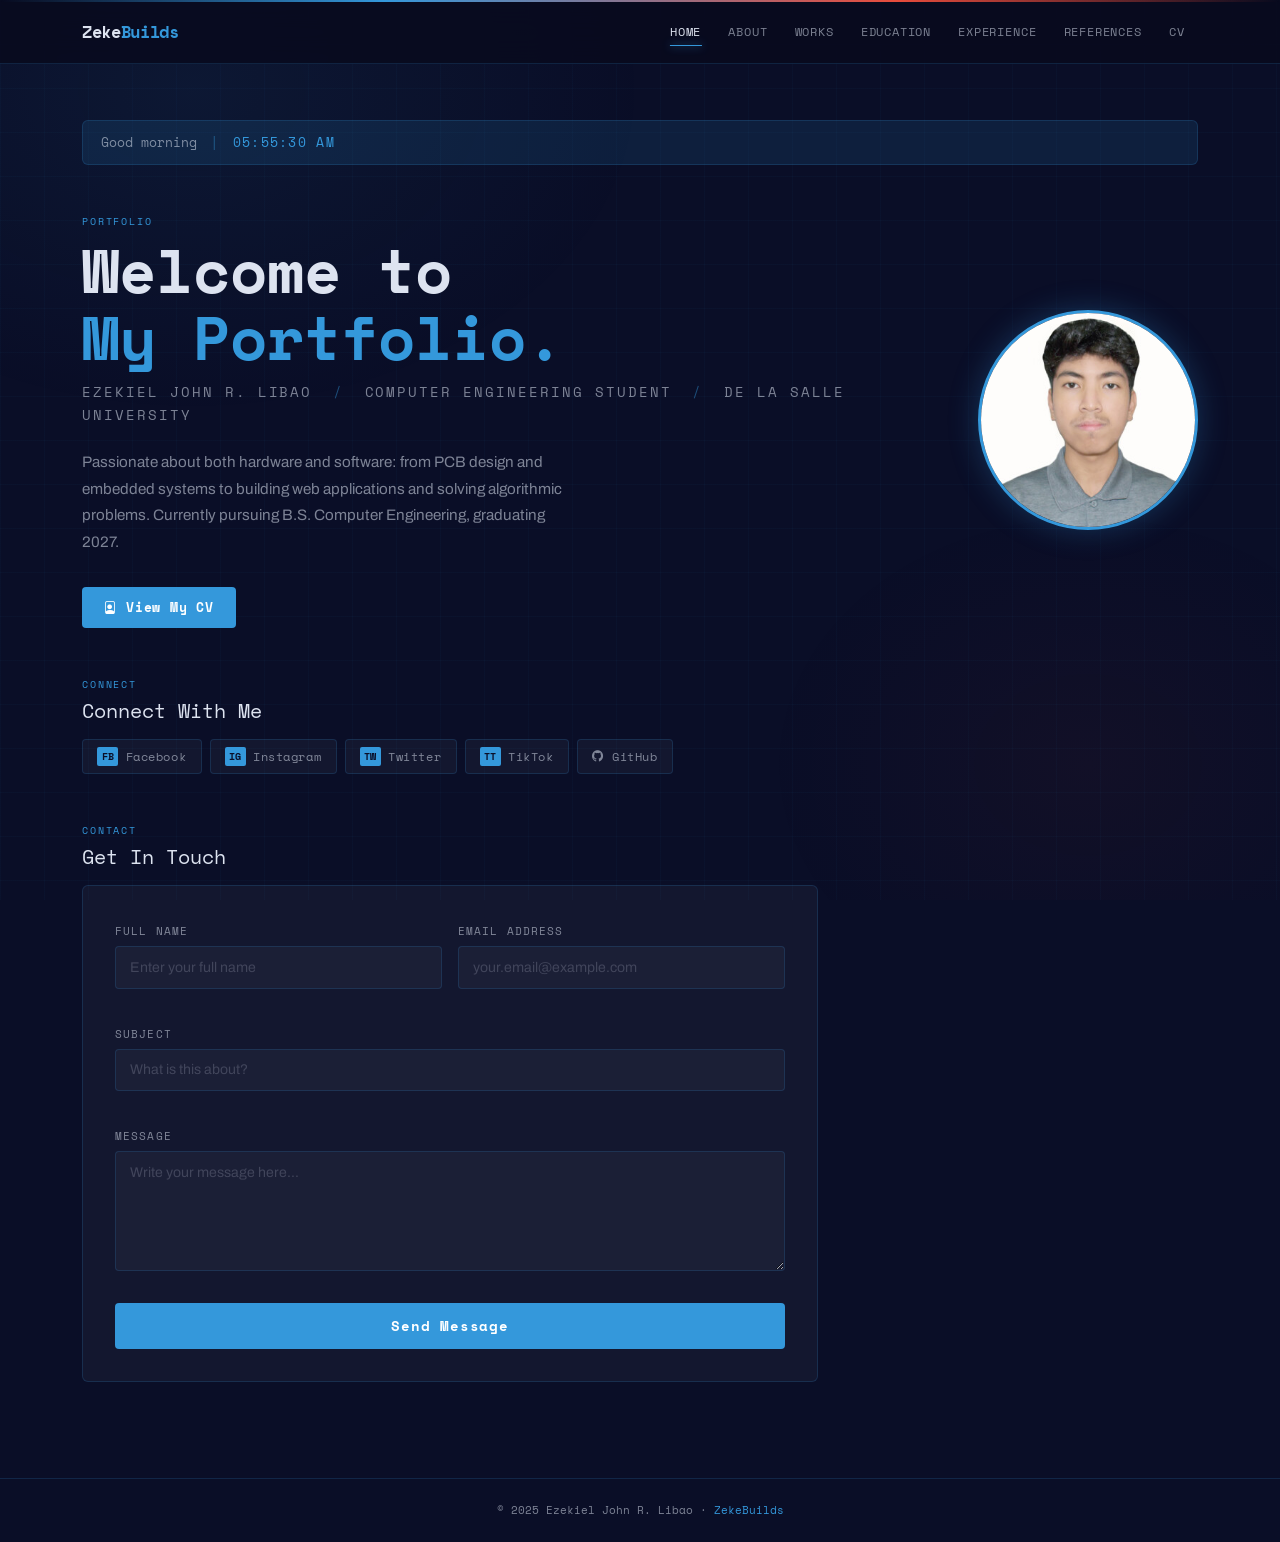
==== commit 1c87db9d: "add profile pic" ====
--- a/index.html
+++ b/index.html
@@ -50,26 +50,33 @@
 
         <!-- Hero -->
         <div class="col-12 fade-up d2">
-          <p class="section-label">Portfolio</p>
-          <h1 class="hero-name">
-            Welcome to<br>
-            <span class="line2">My Portfolio.</span>
-          </h1>
-          <p class="hero-role">
-            Ezekiel John R. Libao
-            <span class="sep">/</span>
-            Computer Engineering Student
-            <span class="sep">/</span>
-            De La Salle University
-          </p>
-          <p class="hero-bio">
-            Passionate about both hardware and software — from PCB design and embedded systems
-            to building web applications and solving algorithmic problems. Currently pursuing
-            B.S. Computer Engineering, graduating 2027.
-          </p>
-          <a href="cv.html" class="btn-primary-custom" target="_blank" rel="noopener">
-            <i class="bi bi-file-person"></i> View My CV
-          </a>
+          <div class="hero-inner">
+            <div class="hero-text">
+              <p class="section-label">Portfolio</p>
+              <h1 class="hero-name">
+                Welcome to<br>
+                <span class="line2">My Portfolio.</span>
+              </h1>
+              <p class="hero-role">
+                Ezekiel John R. Libao
+                <span class="sep">/</span>
+                Computer Engineering Student
+                <span class="sep">/</span>
+                De La Salle University
+              </p>
+              <p class="hero-bio">
+                Passionate about both hardware and software: from PCB design and embedded systems
+                to building web applications and solving algorithmic problems. Currently pursuing
+                B.S. Computer Engineering, graduating 2027.
+              </p>
+              <a href="cv.html" class="btn-primary-custom" target="_blank" rel="noopener">
+                <i class="bi bi-file-person"></i> View My CV
+              </a>
+            </div>
+            <div class="hero-photo-wrap">
+              <img src="img/profile.jpg" alt="Ezekiel John R. Libao" class="hero-photo">
+            </div>
+          </div>
         </div>
 
         <!-- Socials -->
--- a/css/custom.css
+++ b/css/custom.css
@@ -220,6 +220,44 @@
 .live-clock { color: var(--blue); letter-spacing: 0.1em; }
 
 /* ===== HERO ===== */
+.hero-inner {
+  display: flex;
+  align-items: center;
+  gap: 3rem;
+}
+
+.hero-text {
+  flex: 1;
+  min-width: 0;
+}
+
+.hero-photo-wrap {
+  flex-shrink: 0;
+  align-self: center;
+}
+
+.hero-photo {
+  width: 220px;
+  height: 220px;
+  object-fit: cover;
+  border-radius: 50%;
+  border: 3px solid var(--blue);
+  box-shadow: 0 0 30px var(--blue-glow);
+  display: block;
+}
+
+@media (max-width: 640px) {
+  .hero-inner {
+    flex-direction: column-reverse;
+    align-items: flex-start;
+    gap: 1.5rem;
+  }
+  .hero-photo {
+    width: 120px;
+    height: 120px;
+  }
+}
+
 .hero-name {
   font-family: var(--font-mono);
   font-size: clamp(2rem, 5.5vw, 3.8rem);
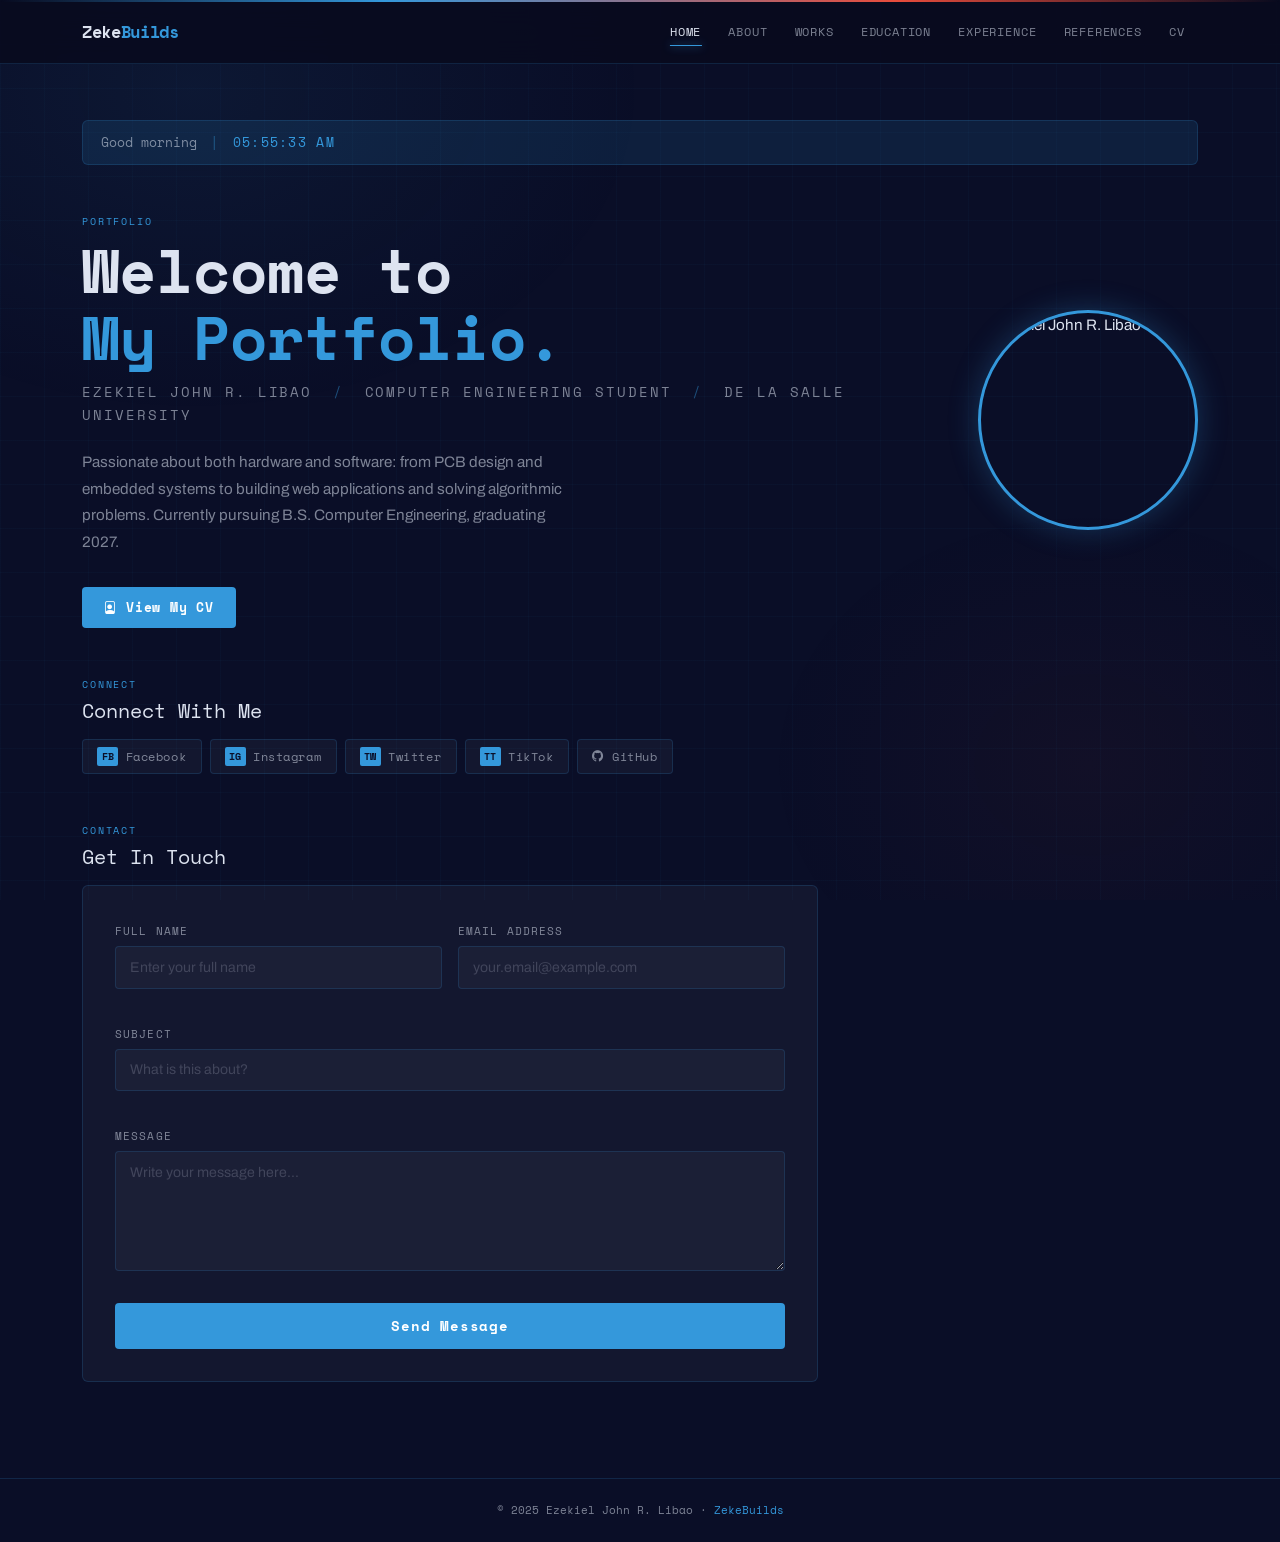
==== commit 8726bddc: "use Vercel Blob URL for profile image" ====
--- a/index.html
+++ b/index.html
@@ -74,7 +74,7 @@
               </a>
             </div>
             <div class="hero-photo-wrap">
-              <img src="img/profile.jpg" alt="Ezekiel John R. Libao" class="hero-photo">
+              <img src="https://kx5lneewr2qxfmwe.public.blob.vercel-storage.com/profile.jpg" alt="Ezekiel John R. Libao" class="hero-photo">
             </div>
           </div>
         </div>
